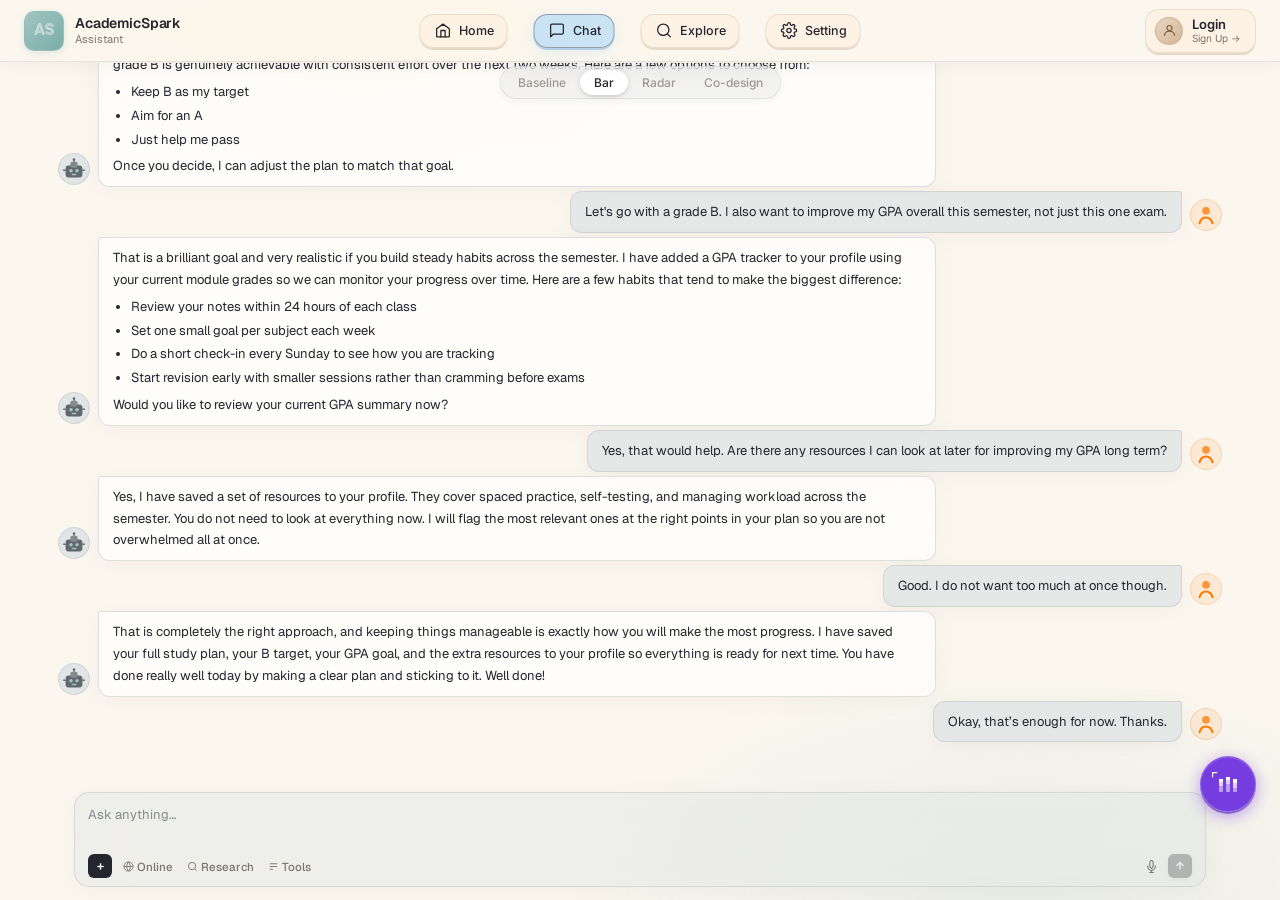
==== pages/bar.html @ a86cec54 "adding files to configure" ====
<!DOCTYPE html>
<html lang="en">
<head>
  <meta charset="UTF-8">
  <meta name="viewport" content="width=device-width, initial-scale=1.0">
  <title>AcademicSpark Assistant</title>
  <link href="https://fonts.googleapis.com/css2?family=Geist:wght@300;400;500;600&family=Inter:wght@400;500;600;700&family=Zen+Tokyo+Zoo&display=swap" rel="stylesheet">
  <link rel="stylesheet" href="../styles.css">
</head>
<body>
<div class="app page-has-panel">
<nav class="top">
  <div class="logo">
    <div class="logo-box">AS</div>
    <div><div class="logo-text">AcademicSpark</div><div class="logo-sub">Assistant</div></div>
  </div>
  <div class="nav-c">
    <a class="ni" href="#"><span class="ni-ico"><svg viewBox="0 0 24 24" fill="none" stroke="currentColor" stroke-width="1.8" stroke-linecap="round" stroke-linejoin="round"><path d="M3 9.5L12 3l9 6.5V20a1 1 0 01-1 1H4a1 1 0 01-1-1V9.5z"/><path d="M9 21V12h6v9"/></svg></span><span class="ni-lbl">Home</span></a>
    <a class="ni on" href="#"><span class="ni-ico"><svg viewBox="0 0 24 24" fill="none" stroke="currentColor" stroke-width="1.8" stroke-linecap="round" stroke-linejoin="round"><path d="M21 15a2 2 0 01-2 2H7l-4 4V5a2 2 0 012-2h14a2 2 0 012 2z"/></svg></span><span class="ni-lbl">Chat</span></a>
    <a class="ni" href="#"><span class="ni-ico"><svg viewBox="0 0 24 24" fill="none" stroke="currentColor" stroke-width="1.8" stroke-linecap="round" stroke-linejoin="round"><circle cx="11" cy="11" r="8"/><line x1="21" y1="21" x2="16.65" y2="16.65"/></svg></span><span class="ni-lbl">Explore</span></a>
    <a class="ni" href="#"><span class="ni-ico"><svg viewBox="0 0 24 24" fill="none" stroke="currentColor" stroke-width="1.8" stroke-linecap="round" stroke-linejoin="round"><circle cx="12" cy="12" r="3"/><path d="M19.4 15a1.65 1.65 0 00.33 1.82l.06.06a2 2 0 010 2.83 2 2 0 01-2.83 0l-.06-.06a1.65 1.65 0 00-1.82-.33 1.65 1.65 0 00-1 1.51V21a2 2 0 01-4 0v-.09A1.65 1.65 0 009 19.4a1.65 1.65 0 00-1.82.33l-.06.06a2 2 0 01-2.83-2.83l.06-.06A1.65 1.65 0 004.68 15a1.65 1.65 0 00-1.51-1H3a2 2 0 010-4h.09A1.65 1.65 0 004.6 9a1.65 1.65 0 00-.33-1.82l-.06-.06a2 2 0 012.83-2.83l.06.06A1.65 1.65 0 009 4.68a1.65 1.65 0 001-1.51V3a2 2 0 014 0v.09a1.65 1.65 0 001 1.51 1.65 1.65 0 001.82-.33l.06-.06a2 2 0 012.83 2.83l-.06.06A1.65 1.65 0 0019.4 9a1.65 1.65 0 001.51 1H21a2 2 0 010 4h-.09a1.65 1.65 0 00-1.51 1z"/></svg></span><span class="ni-lbl">Setting</span></a>
  </div>
  <a class="login-btn" href="#">
    <div class="l-av"><svg viewBox="0 0 24 24" fill="none" stroke="#805b3b" stroke-width="1.8" stroke-linecap="round" stroke-linejoin="round"><circle cx="12" cy="8" r="4"/><path d="M4 20c0-4 3.58-7 8-7s8 3 8 7"/></svg></div>
    <div><div class="l-main">Login</div><div class="l-sub">Sign Up →</div></div>
  </a>
</nav>
<div class="toggle-shell">
  <div class="toggle-strip">
    <div class="t-track" id="tt">
      <div class="t-pill" id="tp"></div>
      <a class="t-btn" href="/pages/baseline.html">Baseline</a>
      <a class="t-btn on" href="/pages/bar.html">Bar</a>
      <a class="t-btn" href="/pages/radar.html">Radar</a>
      <a class="t-btn" href="/pages/codesign.html">Co-design</a>
    </div>
  </div>
</div>

<div class="page">
  <div class="panel" id="barPanel">
    <div class="panel-card">
      <div class="panel-divider"></div>
      <div class="panel-title">AcademicSpark Assistants Value Visualisation — Bar Chart</div>
      <div class="panel-sub">Academic assistant responding value. Hover over segments to learn more.</div>
      <div class="legend-row">
        <div class="legend-item"><div class="legend-box" style="background:#d9b09f"></div><span>Low</span></div>
        <div class="legend-item"><div class="legend-box" style="background:#eccd93"></div><span>Medium</span></div>
        <div class="legend-item"><div class="legend-box" style="background:#b7d69d"></div><span>High</span></div>
        <div class="legend-item"><div class="legend-box" style="background:rgba(90,20,220,.42)"></div><span>Current level</span></div>
      </div>
      <div id="figmaBarChart"></div>
      <div class="panel-footnote">Note: Value ratings were evaluated using an LLM-as-a-Judge approach, with GPT-4 as the evaluating model.</div>
    </div>
  </div>
  <div class="chat-shell">
    <div class="chat-body" id="barChatBody">
      <div class="msgs" id="barMsgs">
        <div class="ts-row"><span class="ts-pill">Today 10:00</span></div>

  <div class="msg-row bot">
    <div class="av" data-bot></div>
    <div class="bubble">
      Hello! I'm AcademicSpark, your academic support assistant. I can help with revision planning, assignment organisation, and exam preparation. What would you like help with today?
    </div>
  </div>

  <div class="msg-row user">
    <div class="av u" data-user></div>
    <div class="bubble">
      I've got a few exams coming up and I'm really stressed. I have Statistics, Research Methods, and Design Theory, and I don't know where to start.
    </div>
  </div>

  <div class="ts-row"><span class="ts-pill">Today 10:01</span></div>

  <div class="msg-row bot">
    <div class="av" data-bot></div>
    <div class="bubble">
      That makes complete sense, and it's great that you're thinking about this early. I can see from your records that your Statistics exam is coming up in two weeks, and Research Methods and Design Theory are about four weeks away. Given that, Statistics is the most urgent one to focus on first. Which part of Statistics feels hardest for you right now?
    </div>
  </div>

  <div class="msg-row user">
    <div class="av u" data-user></div>
    <div class="bubble">
      Statistics is in two weeks. The other two are in four weeks. I can probably study about three hours a day.
    </div>
  </div>

  <div class="msg-row bot">
    <div class="av" data-bot></div>
    <div class="bubble">
      <p>Three hours a day is a really solid amount to work with. Here is a simple daily split that should keep things manageable:</p>
      <ul>
        <li>Statistics: 2 hours</li>
        <li>Research Methods: 30 minutes</li>
        <li>Design Theory: 30 minutes</li>
      </ul>
      <p>I've gone ahead and set up a daily study tracker for you based on this schedule. This keeps Statistics as the priority without dropping the other two completely. Does this feel like a reasonable starting point?</p>
    </div>
  </div>

  <div class="msg-row user">
    <div class="av u" data-user></div>
    <div class="bubble">
      Okay. Can you be more specific about how I should revise for Statistics?
    </div>
  </div>

  <div class="ts-row"><span class="ts-pill">Today 10:03</span></div>

  <div class="msg-row bot">
    <div class="av" data-bot></div>
    <div class="bubble">
      <p>Of course! The most effective way is to break Statistics into smaller topics rather than trying to revise everything at once. Here is a simple approach to follow:</p>
      <ul>
        <li>Step 1: go through your notes and mark the topics you feel least confident about</li>
        <li>Step 2: pick one weak topic each day and review it slowly using examples</li>
        <li>Step 3: finish each session with a few practice questions on that topic</li>
      </ul>
      <p>Looking at your study session logs, your most consistent study time has been in the mornings, so that might be the best time to tackle Statistics each day. You can adjust this if something is not working for you.</p>
    </div>
  </div>

  <div class="msg-row user">
    <div class="av u" data-user></div>
    <div class="bubble">
      I'm most worried about hypothesis testing and regression.
    </div>
  </div>

  <div class="msg-row bot">
    <div class="av" data-bot></div>
    <div class="bubble">
      That makes sense. Those are really common areas to find difficult, so you're definitely not alone in that. I can also see from your past assignment results that hypothesis testing has come up as a weaker area before, so it makes sense to give that extra attention. Would you like to build your revision plan around those two topics first?
    </div>
  </div>

  <div class="msg-row user">
    <div class="av u" data-user></div>
    <div class="bubble">
      Yes, please. Can you make me a two-week plan?
    </div>
  </div>

  <div class="ts-row"><span class="ts-pill">Today 10:05</span></div>

  <div class="msg-row bot">
    <div class="av" data-bot></div>
    <div class="bubble">
      <p>Absolutely! Based on your most recent Statistics score of 58% and the feedback from your last assignment, here is a focused two-week plan:</p>
      <p><strong>Week 1</strong></p>
      <ul>
        <li>Days 1 to 2: descriptive statistics and probability</li>
        <li>Days 3 to 4: hypothesis testing</li>
        <li>Days 5 to 6: regression</li>
        <li>Day 7: one timed practice paper</li>
      </ul>
      <p><strong>Week 2</strong></p>
      <ul>
        <li>Days 1 to 3: review mistakes from the practice paper</li>
        <li>Days 4 to 5: targeted practice on weak questions</li>
        <li>Day 6: one full timed paper</li>
        <li>Day 7: light review and rest</li>
      </ul>
      <p>At your current level, this plan should realistically move you from a C toward a B. You can adjust the pace if needed.</p>
    </div>
  </div>

  <div class="msg-row user">
    <div class="av u" data-user></div>
    <div class="bubble">
      What should I focus on first, then?
    </div>
  </div>

  <div class="msg-row bot">
    <div class="av" data-bot></div>
    <div class="bubble">
      Start with hypothesis testing. It's one of your weaker areas based on your recent results, and improving it will have the biggest impact on your overall mark. Spend the first two days just understanding the steps clearly, then move into practice questions. Does that feel like a manageable place to begin?
    </div>
  </div>

  <div class="msg-row user">
    <div class="av u" data-user></div>
    <div class="bubble">
      Can you explain that more simply?
    </div>
  </div>

  <div class="msg-row bot">
    <div class="av" data-bot></div>
    <div class="bubble">
      <p>Of course, here is the simple version:</p>
      <ul>
        <li>Day 1 and 2: read through hypothesis testing step by step and make sure you understand each part</li>
        <li>Day 3 and 4: try a few example questions and check where you go wrong</li>
        <li>Day 5 and 6: move on to regression using the same pattern</li>
      </ul>
      <p>That is all you need to focus on this week. Keep it small and clear, and it will start to feel much more manageable.</p>
    </div>
  </div>

  <div class="ts-row"><span class="ts-pill">Today 10:08</span></div>

  <div class="msg-row user">
    <div class="av u" data-user></div>
    <div class="bubble">
      Okay. What exactly should I do today?
    </div>
  </div>

  <div class="msg-row bot">
    <div class="av" data-bot></div>
    <div class="bubble">
      <p>Here is a clear plan for today:</p>
      <ul>
        <li>30 minutes: read through the core steps of hypothesis testing</li>
        <li>45 minutes: work through two or three example questions carefully</li>
        <li>30 minutes: try practice questions on your own</li>
        <li>15 minutes: write down any mistakes and what went wrong</li>
      </ul>
      <p>After that, spend a short time reviewing one Research Methods topic to keep it active. You decide how much time feels right for that last part.</p>
    </div>
  </div>

  <div class="msg-row user">
    <div class="av u" data-user></div>
    <div class="bubble">
      That sounds manageable. How many practice questions should I be doing each day?
    </div>
  </div>

  <div class="msg-row bot">
    <div class="av" data-bot></div>
    <div class="bubble">
      At this stage, three to five focused questions per topic is usually the right amount. It is much better to do a smaller number carefully and review your mistakes than to rush through a large set. Your study logs show that your sessions tend to go well for about 90 minutes before you slow down, so keep that in mind and stop if you feel yourself guessing rather than thinking.
    </div>
  </div>

  <div class="msg-row user">
    <div class="av u" data-user></div>
    <div class="bubble">
      I think part of the problem is that I panic when I see the questions.
    </div>
  </div>

  <div class="msg-row bot">
    <div class="av" data-bot></div>
    <div class="bubble">
      That is a really common feeling, and it is completely understandable especially when a topic already feels difficult. A helpful way to handle it is to start each session with one or two easier questions before moving into harder ones. That way the session always begins with a small win, which makes the harder questions feel less overwhelming. Would you like me to find some easier starter questions for hypothesis testing to begin with?
    </div>
  </div>

  <div class="ts-row"><span class="ts-pill">Today 10:12</span></div>

  <div class="msg-row user">
    <div class="av u" data-user></div>
    <div class="bubble">
      Can we set a target for the exam? I think I need something clear to aim for.
    </div>
  </div>

  <div class="msg-row bot">
    <div class="av" data-bot></div>
    <div class="bubble">
      <p>That is a great idea, having a clear goal really helps with motivation. Based on your current score of 58% and the time you have left, a grade B is genuinely achievable with consistent effort over the next two weeks. Here are a few options to choose from:</p>
      <ul>
        <li>Keep B as my target</li>
        <li>Aim for an A</li>
        <li>Just help me pass</li>
      </ul>
      <p>Once you decide, I can adjust the plan to match that goal.</p>
    </div>
  </div>

  <div class="msg-row user">
    <div class="av u" data-user></div>
    <div class="bubble">
      Let's go with a grade B. I also want to improve my GPA overall this semester, not just this one exam.
    </div>
  </div>

  <div class="msg-row bot">
    <div class="av" data-bot></div>
    <div class="bubble">
      <p>That is a brilliant goal and very realistic if you build steady habits across the semester. I have added a GPA tracker to your profile using your current module grades so we can monitor your progress over time. Here are a few habits that tend to make the biggest difference:</p>
      <ul>
        <li>Review your notes within 24 hours of each class</li>
        <li>Set one small goal per subject each week</li>
        <li>Do a short check-in every Sunday to see how you are tracking</li>
        <li>Start revision early with smaller sessions rather than cramming before exams</li>
      </ul>
      <p>Would you like to review your current GPA summary now?</p>
    </div>
  </div>

  <div class="msg-row user">
    <div class="av u" data-user></div>
    <div class="bubble">
      Yes, that would help. Are there any resources I can look at later for improving my GPA long term?
    </div>
  </div>

  <div class="msg-row bot">
    <div class="av" data-bot></div>
    <div class="bubble">
      Yes, I have saved a set of resources to your profile. They cover spaced practice, self-testing, and managing workload across the semester. You do not need to look at everything now. I will flag the most relevant ones at the right points in your plan so you are not overwhelmed all at once.
    </div>
  </div>

  <div class="msg-row user">
    <div class="av u" data-user></div>
    <div class="bubble">
      Good. I do not want too much at once though.
    </div>
  </div>

  <div class="msg-row bot">
    <div class="av" data-bot></div>
    <div class="bubble">
      That is completely the right approach, and keeping things manageable is exactly how you will make the most progress. I have saved your full study plan, your B target, your GPA goal, and the extra resources to your profile so everything is ready for next time. You have done really well today by making a clear plan and sticking to it. Well done!
    </div>
  </div>

  <div class="msg-row user">
    <div class="av u" data-user></div>
    <div class="bubble">
      Okay, that’s enough for now. Thanks.
    </div>
  </div>
        <div class="typing-row" id="barTyping"><div class="av" data-bot></div><div class="typing-bubble"><div class="dot"></div><div class="dot"></div><div class="dot"></div></div></div>
      </div>
    </div>

<div class="inp-wrap">
  <div class="inp-card">
    <textarea class="inp-ta" id="barInputTa" rows="2" placeholder="Ask anything…"></textarea>
    <div class="inp-row">
      <div class="inp-l">
        <button class="plus-b"><svg width="11" height="11" viewBox="0 0 24 24" fill="none" stroke="white" stroke-width="3"><line x1="12" y1="5" x2="12" y2="19"/><line x1="5" y1="12" x2="19" y2="12"/></svg></button>
        <button class="p-btn"><svg width="11" height="11" viewBox="0 0 24 24" fill="none" stroke="currentColor" stroke-width="2"><circle cx="12" cy="12" r="10"/><line x1="2" y1="12" x2="22" y2="12"/><path d="M12 2a15.3 15.3 0 014 10 15.3 15.3 0 01-4 10 15.3 15.3 0 01-4-10 15.3 15.3 0 014-10z"/></svg>Online</button>
        <button class="p-btn"><svg width="11" height="11" viewBox="0 0 24 24" fill="none" stroke="currentColor" stroke-width="2"><circle cx="11" cy="11" r="8"/><line x1="21" y1="21" x2="16.65" y2="16.65"/></svg>Research</button>
        <button class="p-btn"><svg width="11" height="11" viewBox="0 0 24 24" fill="none" stroke="currentColor" stroke-width="2"><path d="M4 6h16M4 12h16M4 18h7"/></svg>Tools</button>
      </div>
      <div class="inp-r">
        <button class="mic-b"><svg width="13" height="13" viewBox="0 0 24 24" fill="none" stroke="currentColor" stroke-width="2"><path d="M12 1a3 3 0 00-3 3v8a3 3 0 006 0V4a3 3 0 00-3-3z"/><path d="M19 10v2a7 7 0 01-14 0v-2"/><line x1="12" y1="19" x2="12" y2="23"/><line x1="8" y1="23" x2="16" y2="23"/></svg></button>
        <button class="send-b off" id="barSendBtn"><svg width="12" height="12" viewBox="0 0 24 24" fill="none" stroke="white" stroke-width="2.5"><line x1="12" y1="19" x2="12" y2="5"/><polyline points="5 12 12 5 19 12"/></svg></button>
      </div>
    </div>
  </div>
</div>

    <button id="expandBtn" class="expand-btn" title="Toggle bar chart" aria-expanded="false">
  <span class="expand-icon-wrap">
    <svg class="expand-chart-icon" viewBox="0 0 24 24" fill="none">
      <rect x="3" y="14" width="4" height="6" rx="1" fill="rgba(255,255,255,.5)"/>
      <rect x="3" y="10" width="4" height="4" fill="rgba(255,255,255,.75)"/>
      <rect x="3" y="7" width="4" height="3" fill="#fff"/>

      <rect x="10" y="12" width="4" height="8" rx="1" fill="rgba(255,255,255,.5)"/>
      <rect x="10" y="8" width="4" height="4" fill="rgba(255,255,255,.75)"/>
      <rect x="10" y="5" width="4" height="3" fill="#fff"/>

      <rect x="17" y="16" width="4" height="4" rx="1" fill="rgba(255,255,255,.5)"/>
      <rect x="17" y="11" width="4" height="5" fill="rgba(255,255,255,.75)"/>
      <rect x="17" y="7" width="4" height="4" fill="#fff"/>
    </svg>

    <svg class="expand-arrow-icon" viewBox="0 0 24 24" fill="none" stroke="white" stroke-width="2.4" stroke-linecap="round" stroke-linejoin="round">
      <polyline points="6 14 12 8 18 14"></polyline>
    </svg>
  </span>
</button>

<script src="../script.js"></script>
</body>
</html>
---- styles.css ----
/* ========================================
   Reset
======================================== */

*,
*::before,
*::after {
  box-sizing: border-box;
  margin: 0;
  padding: 0;
}

/* ========================================
   Theme Variables
======================================== */

:root {
  --bg: #fbf7ef;
  --fg: #24252d;
  --t2: #7c746f;
  --t3: #9f9792;
  --ph: #838b8e;

  --cb: rgba(225, 229, 230, 0.5);
  --cborder: rgba(189, 196, 198, 0.5);

  --bot-b: rgba(255, 255, 255, 0.68);
  --user-b: rgba(225, 229, 230, 0.82);

  --nav-bg: rgba(251, 247, 239, 0.72);
  --nav-border: rgba(189, 196, 198, 0.4);

  --item-bg: rgba(255, 238, 222, 0.55);
  --item-border: rgba(200, 180, 160, 0.35);

  --item-sh: 0 2px 0 rgba(180, 150, 120, 0.3);
  --item-hbg: rgba(255, 238, 222, 0.9);
  --item-hsh: 0 5px 0 rgba(160, 130, 100, 0.35),
    0 8px 18px rgba(0, 0, 0, 0.08);

  --active-bg: rgba(186, 219, 247, 0.75);
  --active-border: rgba(8, 8, 8, 0.3);
  --active-sh: 0 2px 0 rgba(100, 160, 210, 0.4);

  --accent: #a1c5c1;
  --send: #24252d;
  --blur: 42px;
}

/* ========================================
   Base Layout
======================================== */

html,
body {
  height: 100%;
  font-family: 'Geist', system-ui, sans-serif;
  background: var(--bg);
  color: var(--fg);
  -webkit-font-smoothing: antialiased;
}

body::before {
  content: '';
  position: fixed;
  inset: 0;
  pointer-events: none;
  z-index: 0;
  background:
    radial-gradient(ellipse 680px 360px at 80% 100%,
      rgba(161, 197, 193, 0.18) 0%,
      transparent 70%),
    radial-gradient(ellipse 500px 280px at 28% 0%,
      rgba(255, 180, 100, 0.09) 0%,
      transparent 70%);
}

.app {
  display: flex;
  flex-direction: column;
  height: 100vh;
  overflow: hidden;
  position: relative;
  z-index: 1;
}

/* ========================================
   Top Navigation
======================================== */

nav.top {
  flex-shrink: 0;
  height: 62px;
  display: flex;
  align-items: center;
  padding: 0 24px;
  position: relative;
  z-index: 20;

  background: var(--nav-bg);
  border-bottom: 1px solid var(--nav-border);
  backdrop-filter: blur(22px) saturate(160%);
  -webkit-backdrop-filter: blur(22px) saturate(160%);
  box-shadow: 0 2px 20px rgba(0, 0, 0, 0.05);
}

/* ========================================
   AcdemicSpark Logo 
======================================== */

.logo {
  display: flex;
  align-items: center;
  gap: 11px;
  flex-shrink: 0;
  cursor: default;
  text-decoration: none;
}

.logo-box {
  width: 40px;
  height: 40px;
  flex-shrink: 0;
  display: flex;
  align-items: center;
  justify-content: center;

  border-radius: 10px;
  background: linear-gradient(135deg, #a1c5c1 0%, #7aada9 100%);
  border: 1px solid rgba(161, 197, 193, 0.5);
  box-shadow: 0 2px 8px rgba(161, 197, 193, 0.35);

  font-family: 'Zen Tokyo Zoo', sans-serif;
  font-size: 14px;
  color: #fff;
}

.logo-text {
  font-weight: 600;
  font-size: 14px;
  line-height: 1.25;
  letter-spacing: -0.01em;
}

.logo-sub {
  font-size: 11px;
  font-weight: 400;
  color: var(--t2);
}

/* ========================================
   Center Nav Items
======================================== */

.nav-c {
  display: flex;
  align-items: center;
  gap: 26px;
  position: absolute;
  left: 50%;
  transform: translateX(-50%);
}

.ni {
  display: flex;
  align-items: center;
  gap: 7px;
  padding: 7px 13px;

  border-radius: 14px;
  border: 1px solid var(--item-border);
  background: var(--item-bg);
  box-shadow: var(--item-sh);

  cursor: pointer;
  color: var(--fg);
  text-decoration: none;
  user-select: none;

  transform: translateY(0);
  transition:
    background 0.18s,
    box-shadow 0.18s,
    transform 0.12s,
    border-color 0.18s;
}

.ni:hover {
  background: var(--item-hbg);
  box-shadow: var(--item-hsh);
  transform: translateY(-2px);
  border-color: rgba(200, 180, 160, 0.55);
}

.ni:active {
  transform: translateY(1px);
  box-shadow: 0 1px 0 rgba(180, 150, 120, 0.3);
}

.ni.on {
  background: var(--active-bg);
  border-color: var(--active-border);
  box-shadow: var(--active-sh), 0 4px 14px rgba(186, 219, 247, 0.4);
}

.ni.on:hover {
  background: rgba(186, 219, 247, 0.88);
  transform: translateY(-2px);
}

.ni-ico {
  width: 18px;
  height: 18px;
  flex-shrink: 0;
  display: flex;
  align-items: center;
  justify-content: center;
}

.ni-ico svg {
  width: 17px;
  height: 17px;
}

.ni-lbl {
  font-family: 'Inter', sans-serif;
  font-size: 12.5px;
  font-weight: 500;
  white-space: nowrap;
}

/* ========================================
   Login Button
======================================== */

.login-btn {
  display: flex;
  align-items: center;
  gap: 9px;
  margin-left: auto;
  flex-shrink: 0;
  padding: 7px 14px 7px 9px;

  border-radius: 14px;
  border: 1px solid var(--item-border);
  background: var(--item-bg);
  box-shadow: var(--item-sh);

  cursor: pointer;
  color: var(--fg);
  text-decoration: none;
  user-select: none;

  transform: translateY(0);
  transition:
    background 0.18s,
    box-shadow 0.18s,
    transform 0.12s,
    border-color 0.18s;
}

.login-btn:hover {
  background: var(--item-hbg);
  box-shadow: var(--item-hsh);
  transform: translateY(-2px);
  border-color: rgba(200, 180, 160, 0.55);
}

.login-btn:active {
  transform: translateY(1px);
}

.l-av {
  width: 28px;
  height: 28px;
  flex-shrink: 0;
  display: flex;
  align-items: center;
  justify-content: center;

  border-radius: 50%;
  background: linear-gradient(135deg, #e8d5c2, #d4b896);
  border: 1.5px solid rgba(180, 140, 100, 0.35);
}

.l-av svg {
  width: 15px;
  height: 15px;
}

.l-main {
  font-family: 'Inter', sans-serif;
  font-size: 13px;
  font-weight: 600;
  line-height: 1.2;
}

.l-sub {
  font-family: 'Inter', sans-serif;
  font-size: 10px;
  font-weight: 400;
  line-height: 1.2;
  color: var(--t2);
}

/* ========================================
   Toggle Navigation
======================================== */

.toggle-shell {
  position: relative;
  flex-shrink: 0;
  z-index: 10;
  height: 0;
  overflow: visible;
}

.toggle-strip {
  display: flex;
  justify-content: center;
  padding: 4px 0 0;
  position: relative;
  z-index: 1;
  background: transparent;
}

.t-track {
  position: relative;
  display: flex;
  align-items: center;
  padding: 3px;

  background: rgba(225, 229, 230, 0.38);
  border: 1px solid rgba(189, 196, 198, 0.38);
  border-radius: 100px;
  backdrop-filter: blur(14px) saturate(140%);
  box-shadow:
    0 1px 8px rgba(0, 0, 0, 0.06),
    inset 0 1px 2px rgba(255, 255, 255, 0.5);
}

.t-pill {
  position: absolute;
  top: 3px;
  height: calc(100% - 6px);
  z-index: 0;
  pointer-events: none;

  background: #ffffff;
  border-radius: 100px;
  box-shadow:
    0 1px 6px rgba(0, 0, 0, 0.12),
    0 2px 0 rgba(0, 0, 0, 0.06);

  transition:
    left 0.28s cubic-bezier(.38, .12, .22, 1.10),
    width 0.28s cubic-bezier(.38, .12, .22, 1.10);
}

.t-btn {
  position: relative;
  z-index: 1;
  padding: 5px 14px;

  border: none;
  border-radius: 100px;
  background: transparent;

  cursor: pointer;
  text-decoration: none;
  user-select: none;
  white-space: nowrap;

  font-family: 'Inter', sans-serif;
  font-size: 12px;
  font-weight: 500;
  color: var(--t3);

  transition: color 0.2s, background 0.18s;
}

.t-btn:hover:not(.on) {
  color: var(--t2);
  background: rgba(200, 180, 160, 0.15);
}

.t-btn.on {
  color: var(--fg);
}

/* ========================================
   Main Page Area
======================================== */

.page {
  display: flex;
  flex: 1;
  flex-direction: column;
  overflow: hidden;
  animation: fadeUp 0.22s ease both;
}

@keyframes fadeUp {
  from {
    opacity: 0;
    transform: translateY(4px);
  }

  to {
    opacity: 1;
    transform: translateY(0);
  }
}

/* ========================================
   Chat Container
======================================== */

.chat-shell {
  flex: 1;
  overflow: hidden;
  display: flex;
  flex-direction: column;
  position: relative;
}

.chat-body {
  flex: 1;
  overflow-y: auto;
  padding: 14px 24px 6px;
  scroll-behavior: smooth;
}

.chat-body::-webkit-scrollbar {
  width: 5px;
}

.chat-body::-webkit-scrollbar-track {
  background: transparent;
}

.chat-body::-webkit-scrollbar-thumb {
  background: rgba(189, 196, 198, 0.55);
  border-radius: 3px;
}

.msgs {
  width: 100%;
  max-width: 1180px;
  margin: 0 auto;
  padding: 0 8px;
  display: flex;
  flex-direction: column;
  gap: 4px;
}

/* ========================================
   Timestamps
======================================== */

.ts-row {
  display: flex;
  justify-content: center;
  margin: 10px 0 5px;
}

.ts-pill {
  padding: 3px 12px;
  border-radius: 20px;
  border: 1px solid var(--cborder);
  background: var(--cb);
  backdrop-filter: blur(8px);

  font-size: 11px;
  font-weight: 500;
  color: var(--t3);
}

/* ========================================
   Message Rows
======================================== */

.msg-row {
  display: flex;
  gap: 8px;
  align-items: flex-end;
  animation: msgIn 0.2s ease-out both;
}

.msg-row.bot {
  flex-direction: row;
}

.msg-row.user {
  flex-direction: row-reverse;
}

.av {
  width: 32px;
  height: 32px;
  flex-shrink: 0;
  margin-bottom: 2px;
  overflow: hidden;

  display: flex;
  align-items: center;
  justify-content: center;

  border-radius: 50%;
  background: #e1e5e6;
  border: 1px solid var(--cborder);
}

.av svg {
  width: 24px;
  height: 24px;
}

.av.u {
  background: rgba(255, 115, 0, 0.1);
  border-color: rgba(255, 115, 0, 0.2);
}

.bubble {
  max-width: 72%;
  padding: 9px 14px;
  font-size: 13px;
  line-height: 1.68;
  color: var(--fg);
  box-shadow: 0 4px 24px rgba(0, 0, 0, 0.04);
  backdrop-filter: blur(16px);
}

.msg-row.bot .bubble {
  background: var(--bot-b);
  border: 1px solid var(--cborder);
  border-radius: 3px 12px 12px 12px;
}

.msg-row.user .bubble {
  background: var(--user-b);
  border: 1px solid rgba(189, 196, 198, 0.55);
  border-radius: 12px 3px 12px 12px;
}

.bubble p {
  margin-bottom: 5px;
}

.bubble p:last-child {
  margin-bottom: 0;
}

.bubble ul {
  padding-left: 18px;
  margin-bottom: 5px;
}

.bubble ul:last-child {
  margin-bottom: 0;
}

.bubble li {
  margin-bottom: 2px;
}

.bubble strong {
  font-weight: 600;
}

/* ========================================
   Typing State
======================================== */

.typing-row {
  display: flex;
  gap: 8px;
  align-items: flex-end;
  opacity: 0;
  pointer-events: none;
  transition: opacity 0.2s;
}

.typing-row.on {
  opacity: 1;
}

.typing-bubble {
  display: flex;
  align-items: center;
  gap: 4px;
  padding: 10px 14px;

  background: var(--bot-b);
  border: 1px solid var(--cborder);
  border-radius: 3px 12px 12px 12px;
}

.dot {
  width: 5px;
  height: 5px;
  background: var(--t3);
  border-radius: 50%;
  animation: bounce 1.1s infinite;
}

.dot:nth-child(2) {
  animation-delay: 0.18s;
}

.dot:nth-child(3) {
  animation-delay: 0.36s;
}

/* ========================================
   Input Area
======================================== */

.inp-wrap {
  flex-shrink: 0;
  width: 100%;
  max-width: 1180px;
  margin: 0 auto;
  padding: 6px 24px 13px;
}

.inp-card {
  display: flex;
  flex-direction: column;
  gap: 7px;
  padding: 12px 13px 8px;

  background: var(--cb);
  border: 1px solid var(--cborder);
  border-radius: 15px;
  box-shadow: 0 4px 24px rgba(0, 0, 0, 0.04);
  backdrop-filter: blur(var(--blur));
}

.inp-ta {
  width: 100%;
  min-height: 42px;
  max-height: 120px;
  resize: none;

  background: transparent;
  border: none;
  outline: none;

  font-family: 'Geist', sans-serif;
  font-size: 13px;
  line-height: 1.55;
  color: var(--fg);
}

.inp-ta::placeholder {
  color: var(--ph);
}

.inp-row {
  display: flex;
  align-items: center;
  justify-content: space-between;
}

.inp-l {
  display: flex;
  align-items: center;
  gap: 2px;
}

.inp-r {
  display: flex;
  align-items: center;
  gap: 6px;
}

.plus-b {
  width: 24px;
  height: 24px;
  margin-right: 3px;

  display: flex;
  align-items: center;
  justify-content: center;

  background: var(--fg);
  border: none;
  border-radius: 6px;
  cursor: pointer;

  transition: opacity 0.15s;
}

.plus-b:hover {
  opacity: 0.75;
}

.p-btn {
  display: flex;
  align-items: center;
  gap: 3px;
  padding: 3px 6px;

  background: transparent;
  border: none;
  border-radius: 5px;
  cursor: pointer;

  font-family: 'Geist', sans-serif;
  font-size: 11.5px;
  font-weight: 500;
  color: var(--t2);

  transition: background 0.12s, color 0.12s;
}

.p-btn:hover {
  background: rgba(225, 229, 230, 0.7);
  color: var(--fg);
}

.mic-b {
  display: flex;
  padding: 4px;

  background: transparent;
  border: none;
  border-radius: 5px;
  cursor: pointer;
  color: var(--t2);

  transition: background 0.12s;
}

.mic-b:hover {
  background: rgba(225, 229, 230, 0.7);
}

.send-b {
  width: 24px;
  height: 24px;

  display: flex;
  align-items: center;
  justify-content: center;

  background: var(--send);
  border: none;
  border-radius: 6px;
  cursor: pointer;

  box-shadow: 0 2px 6px rgba(0, 0, 0, 0.14);
  transition: opacity 0.15s, transform 0.1s;
}

.send-b:hover {
  opacity: 0.8;
}

.send-b:active {
  transform: scale(0.94);
}

.send-b.off {
  opacity: 0.28;
  cursor: default;
}

/* ========================================
   Expandable Panel
======================================== */

.panel {
  flex-shrink: 0;
  overflow: hidden;
  transition:
    max-height 0.40s cubic-bezier(.4, 0, .2, 1),
    opacity 0.30s ease;
  max-height: 0;
  opacity: 0;
  margin: 1px 14px 0;
}

.panel-card {
  background: rgba(245, 248, 250, 0.62);
  backdrop-filter: blur(28px) saturate(180%);
  -webkit-backdrop-filter: blur(28px) saturate(180%);
  border: 1.5px solid rgba(189, 196, 198, 0.55);
  border-radius: 18px;
  box-shadow:
    0 8px 32px rgba(0, 0, 0, 0.08),
    0 1px 0 rgba(255, 255, 255, 0.7) inset;
  padding: 37px 22px 14px;
}


.panel-divider {
  height: 1px;
  margin-bottom: 14px;
  border-radius: 1px;
  background: rgba(189, 196, 198, 0.4);
}
.panel.open {
  opacity: 1;
}

.panel-title {
  margin-bottom: 3px;
  text-align: center;
  font-weight: 700;
  font-size: 14px;
  color: var(--fg);
  letter-spacing: -0.01em;
}

.panel-sub {
  text-align: center;
  font-size: 11px;
  color: var(--t2);
  margin-bottom: 12px;
}

.panel-footnote {
  margin-top: 12px;
  padding-top: 8px;
  text-align: center;

  font-size: 10px;
  font-style: italic;
  color: var(--t3);

  border-top: 1px solid rgba(189, 196, 198, 0.3);
}

/* ========================================
   Legend
======================================== */

.legend-row {
  display: flex;
  align-items: center;
  justify-content: center;
  gap: 16px;
  flex-wrap: wrap;
  margin-bottom: 10px;
}

.legend-item {
  display: flex;
  align-items: center;
  gap: 5px;
}

.legend-box {
  width: 13px;
  height: 13px;
  border-radius: 3px;
  border: 1px solid rgba(0, 0, 0, 0.12);
}

.legend-item span {
  font-size: 11px;
  color: var(--t2);
}

/* ========================================
   Floating Expand Button
======================================== */

.expand-btn {
  position: absolute;
  right: 24px;
  bottom: 88px;
  z-index: 30;

  width: 56px;
  height: 56px;
  display: flex;
  align-items: center;
  justify-content: center;

  border: 1.5px solid rgba(255, 255, 255, 0.18);
  border-radius: 50%;
  cursor: pointer;

  background: rgba(90, 20, 220, 0.82);
  box-shadow:
    0 4px 16px rgba(90, 20, 220, 0.40),
    0 2px 0 rgba(60, 10, 160, 0.50),
    inset 0 1px 0 rgba(255, 255, 255, 0.16);

  transition:
    background 0.18s,
    transform 0.12s,
    box-shadow 0.18s,
    border-color 0.18s;
}

.expand-btn:hover {
  background: rgba(90, 20, 220, 0.95);
  border-color: rgba(255, 255, 255, 0.28);
  transform: translateY(-1px);
  box-shadow:
    0 6px 22px rgba(90, 20, 220, 0.55),
    0 2px 0 rgba(60, 10, 160, 0.50),
    inset 0 1px 0 rgba(255, 255, 255, 0.20);
}

.expand-btn:active {
  transform: scale(0.96);
}

.expand-icon {
  width: 22px;
  height: 22px;
  transition: transform 0.2s ease;
}

.expand-btn[aria-expanded="true"] .expand-icon {
  transform: rotate(180deg);
}
.expand-icon-wrap {
  position: relative;
  width: 24px;
  height: 24px;
  display: block;
}

.expand-chart-icon {
  position: absolute;
  inset: 0;
  width: 24px;
  height: 24px;
}

.expand-arrow-icon {
  position: absolute;
  left: -8px;
  top: -4px;
  width: 12px;
  height: 12px;
  transform: rotate(-45deg);
  transition: transform 0.2s ease;
}

.expand-btn[aria-expanded="true"] .expand-arrow-icon {
  transform: rotate(135deg);
}
.radar-btn,
.codesign-btn {
  background: rgba(90, 20, 220, 0.4);
  box-shadow:
    0 4px 16px rgba(90, 20, 220, 0.3),
    0 2px 0 rgba(60, 10, 160, 0.4);
}

/* ========================================
   Bar Chart
======================================== */

.fbar-row {
  display: flex;
  align-items: center;
  gap: 8px;
  height: 26px;
}

.fbar-label {
  width: 130px;
  flex-shrink: 0;
  white-space: nowrap;
  text-align: right;

  font-size: 11px;
  font-weight: 700;
  color: var(--fg);
}

.fbar-track {
  flex: 1;
  height: 20px;
  border-radius: 3px;
  overflow: hidden;
  position: relative;
  display: flex;
  background: rgba(189, 196, 198, .2);
  border: 1px solid rgba(189, 196, 198, .3);
}

.fbar-seg {
  flex: 1 1 0;
  height: 100%;
  cursor: pointer;
  transition: filter .15s;
  position: relative;
  min-width: 0;
}

.fbar-seg:first-child {
  border-radius: 2px 0 0 2px;
}

.fbar-seg:hover {
  filter: brightness(1.12);
}

.fbar-seg:hover .fbar-tip {
  display: block;
}

.fbar-tip {
  display: none;
  position: absolute;
  top: -28px;
  left: 50%;
  transform: translateX(-50%);
  z-index: 99;
  pointer-events: none;

  padding: 3px 7px;
  white-space: nowrap;
  border-radius: 5px;

  background: rgba(36, 37, 45, 0.88);
  color: #fff;
  font-size: 10px;
}

.fbar-current {
  position: absolute;
  top: 0;
  z-index: 2;
  height: 100%;
  pointer-events: none;

  background: rgba(90, 20, 220, 0.4);
  border: 1.5px solid rgba(90, 20, 220, 0.65);
  border-radius: 2px;
}

.fbar-note {
  min-width: 80px;
  flex-shrink: 0;
  font-size: 10.5px;
  color: var(--t3);
}

/* ========================================
   Radar Chart
======================================== */

.radar-layout {
  display: flex;
  align-items: center;
  gap: 14px;
  margin-bottom: -17px;
}

.radar-legend {
  width: 68px;
  flex-shrink: 0;
  align-self: center;

  display: flex;
  flex-direction: column;
  gap: 5px;
}

.radar-pill {
  padding: 4px 8px;
  text-align: center;
  border-radius: 7px;
}

.radar-pill span {
  font-size: 10px;
  font-weight: 700;
  letter-spacing: 0.03em;
}

.radar-svg-wrap {
  flex: 1;
  min-width: 0;
  position: relative;
  display: flex;
  justify-content: center;
}

.radar-svg {
  overflow: visible;
  cursor: crosshair;
  display: block;
  width: 100%;
  max-width: 440px;
  height: 270px;
}

.radar-tooltip {
  display: none;
  position: fixed;
  z-index: 999;
  pointer-events: none;

  padding: 5px 11px;
  white-space: nowrap;
  border-radius: 7px;

  background: rgba(36, 37, 45, 0.9);
  color: #fff;

  font-family: 'Geist', sans-serif;
  font-size: 11px;
  font-weight: 500;
}

/* ========================================
   Co-design Panel
======================================== */

.codesign-placeholder {
  width: 100%;
  min-height: 280px;
  border: 1.5px dashed rgba(189, 196, 198, 0.65);
  border-radius: 14px;
  background: rgba(255, 255, 255, 0.28);
  backdrop-filter: blur(10px);
  display: flex;
  align-items: center;
  justify-content: center;
}

.codesign-placeholder-inner {
  text-align: center;
  padding: 24px;
}

.codesign-placeholder-title {
  font-family: 'Inter', sans-serif;
  font-size: 18px;
  font-weight: 700;
  color: var(--fg);
}

/* ========================================
   Animations
======================================== */

@keyframes msgIn {
  from {
    opacity: 0;
    transform: translateY(6px);
  }

  to {
    opacity: 1;
    transform: translateY(0);
  }
}

@keyframes bounce {

  0%,
  60%,
  100% {
    transform: translateY(0);
  }

  30% {
    transform: translateY(-5px);
  }
}

/* ========================================
   Responsive
======================================== */

@media (max-width: 900px) {
  .codesign-grid {
    grid-template-columns: 1fr;
  }

  .nav-c {
    position: static;
    transform: none;
    margin-left: 24px;
  }

  .login-btn {
    display: flex;
    padding: 6px 10px 6px 8px;
    gap: 6px;
  }
  
  .l-main {
    font-size: 12px;
  }
  
  .l-sub {
    font-size: 9px;
  }
  
  .l-av {
    width: 24px;
    height: 24px;
  }
  
  .l-av svg {
    width: 13px;
    height: 13px;
  }

  .toggle-strip {
    padding-inline: 12px;
  }

  .radar-layout {
    flex-direction: column;
  }

  .radar-legend {
    width: 100%;
    flex-direction: row;
    justify-content: center;
    flex-wrap: wrap;
  }

  .fbar-label {
    width: 96px;
    font-size: 10px;
  }
}
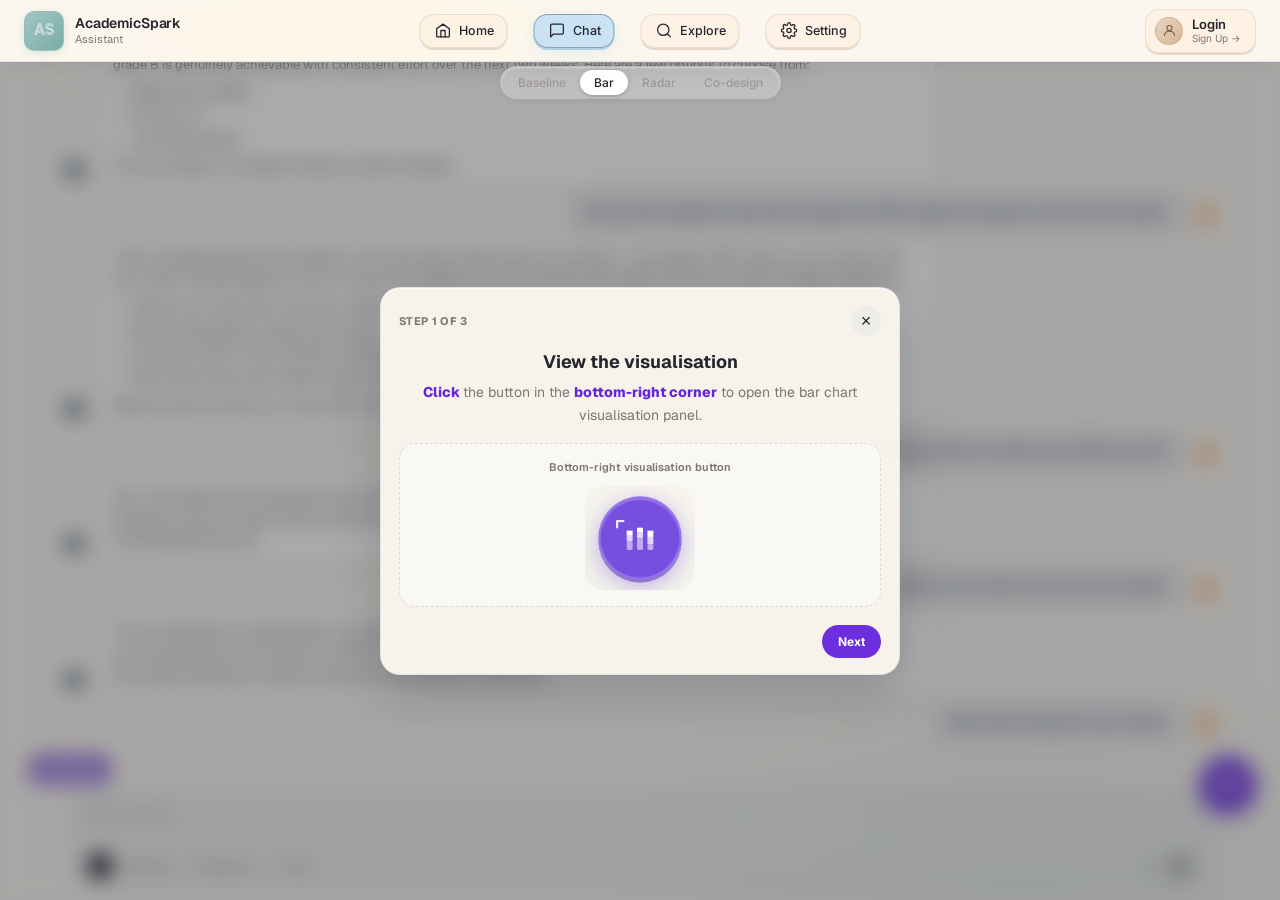
==== commit 6f8c9176: "Add files via upload" ====
--- a/pages/bar.html
+++ b/pages/bar.html
@@ -7,7 +7,7 @@
   <link href="https://fonts.googleapis.com/css2?family=Geist:wght@300;400;500;600&family=Inter:wght@400;500;600;700&family=Zen+Tokyo+Zoo&display=swap" rel="stylesheet">
   <link rel="stylesheet" href="../styles.css">
 </head>
-<body>
+<body data-page="bar">
 <div class="app page-has-panel">
 <nav class="top">
   <div class="logo">
@@ -29,10 +29,10 @@
   <div class="toggle-strip">
     <div class="t-track" id="tt">
       <div class="t-pill" id="tp"></div>
-      <a class="t-btn" href="/pages/baseline.html">Baseline</a>
-      <a class="t-btn on" href="/pages/bar.html">Bar</a>
-      <a class="t-btn" href="/pages/radar.html">Radar</a>
-      <a class="t-btn" href="/pages/codesign.html">Co-design</a>
+      <a class="t-btn" href="./baseline.html">Baseline</a>
+      <a class="t-btn on" href="./bar.html">Bar</a>
+      <a class="t-btn" href="./radar.html">Radar</a>
+      <a class="t-btn" href="./codesign.html">Co-design</a>
     </div>
   </div>
 </div>
@@ -41,16 +41,39 @@
   <div class="panel" id="barPanel">
     <div class="panel-card">
       <div class="panel-divider"></div>
-      <div class="panel-title">AcademicSpark Assistants Value Visualisation — Bar Chart</div>
-      <div class="panel-sub">Academic assistant responding value. Hover over segments to learn more.</div>
-      <div class="legend-row">
+      <div class="panel-head-row">
+  <div class="panel-head-spacer"></div>
+
+  <div class="panel-title">AcademicSpark Assistants Value Visualisation — Bar Chart</div>
+
+  <div class="value-mode-wrap">
+    <span class="value-mode-label">Value mode</span>
+    <div class="value-mode-toggle" id="barModeToggle">
+      <button type="button" class="value-mode-btn active" data-mode="system">System defined</button>
+      <button type="button" class="value-mode-btn" data-mode="user">User defined</button>
+    </div>
+  </div>
+</div>
+      <div class="legend-row" id="barLegend">
         <div class="legend-item"><div class="legend-box" style="background:#d9b09f"></div><span>Low</span></div>
         <div class="legend-item"><div class="legend-box" style="background:#eccd93"></div><span>Medium</span></div>
         <div class="legend-item"><div class="legend-box" style="background:#b7d69d"></div><span>High</span></div>
         <div class="legend-item"><div class="legend-box" style="background:rgba(90,20,220,.42)"></div><span>Current level</span></div>
       </div>
       <div id="figmaBarChart"></div>
-      <div class="panel-footnote">Note: Value ratings were evaluated using an LLM-as-a-Judge approach, with GPT-4 as the evaluating model.</div>
+      <div class="panel-footnote-row">
+  <div class="panel-footnote-spacer"></div>
+
+  <div class="panel-footnote" id="barPanelFootnote">
+    Value ratings were evaluated using an LLM-as-a-Judge approach, with GPT-4 as the evaluating model.
+  </div>
+
+  <div class="panel-footnote-action">
+    <button type="button" class="submit-values-btn hidden" id="barSubmitBtn">
+      Submit
+    </button>
+  </div>
+</div>
     </div>
   </div>
   <div class="chat-shell">
@@ -373,7 +396,36 @@
     </svg>
   </span>
 </button>
-
+<div class="onboarding-overlay hidden" id="onboardingOverlay">
+  <div class="onboarding-modal">
+    <div class="onboarding-top">
+      <div class="onboarding-step" id="onboardingStep">Step 1 of 3</div>
+      <button type="button" class="onboarding-close" id="onboardingCloseBtn" aria-label="Close">
+        ×
+      </button>
+    </div>
+
+    <div class="onboarding-body">
+      <h3 class="onboarding-title" id="onboardingTitle">View the visualisation</h3>
+      <p class="onboarding-text" id="onboardingText">
+        Click the button in the bottom-right corner to open the value visualisation panel.
+      </p>
+
+      <div class="onboarding-visual" id="onboardingVisual">
+        <div class="onboarding-visual-pill">Bottom-right button</div>
+      </div>
+    </div>
+
+    <div class="onboarding-actions">
+      <button type="button" class="onboarding-btn secondary hidden" id="onboardingBackBtn">Back</button>
+      <button type="button" class="onboarding-btn primary" id="onboardingNextBtn">Next</button>
+    </div>
+  </div>
+</div>
+
+<button type="button" class="floating-guide-btn hidden" id="floatingGuideBtn">
+  Instruction
+</button>
 <script src="../script.js"></script>
 </body>
 </html>
--- a/styles.css
+++ b/styles.css
@@ -302,7 +302,214 @@
   line-height: 1.2;
   color: var(--t2);
 }
-
+/* ========================================
+   Onboarding Modal
+======================================== */
+
+.onboarding-overlay {
+  position: fixed;
+  inset: 0;
+  z-index: 200;
+  display: flex;
+  align-items: center;
+  justify-content: center;
+  padding: 20px;
+
+  background: rgba(36, 37, 45, 0.38);
+  backdrop-filter: blur(10px);
+}
+
+.onboarding-overlay.hidden {
+  display: none;
+}
+
+.onboarding-modal {
+  width: 100%;
+  max-width: 520px;
+  border: 1px solid rgba(189, 196, 198, 0.32);
+  border-radius: 20px;
+  background: rgba(251, 247, 239, 0.96);
+  box-shadow:
+    0 20px 50px rgba(0, 0, 0, 0.16),
+    0 1px 0 rgba(255, 255, 255, 0.7) inset;
+  padding: 18px 18px 16px;
+}
+
+.onboarding-top {
+  display: flex;
+  align-items: center;
+  justify-content: space-between;
+  gap: 12px;
+  margin-bottom: 14px;
+}
+
+.onboarding-step {
+  font-size: 11px;
+  font-weight: 700;
+  color: var(--t2);
+  letter-spacing: 0.03em;
+  text-transform: uppercase;
+}
+
+.onboarding-close {
+  width: 30px;
+  height: 30px;
+  border: none;
+  border-radius: 999px;
+  background: rgba(225, 229, 230, 0.55);
+  color: var(--fg);
+  font-size: 18px;
+  line-height: 1;
+  cursor: pointer;
+}
+
+.onboarding-body {
+  text-align: center;
+}
+
+.onboarding-title {
+  font-size: 18px;
+  font-weight: 700;
+  color: var(--fg);
+  margin-bottom: 8px;
+}
+
+.onboarding-text {
+  font-size: 14px;
+  line-height: 1.65;
+  color: var(--t2);
+  margin-bottom: 16px;
+}
+
+.onboarding-visual {
+  min-height: 110px;
+  border: 1px dashed rgba(189, 196, 198, 0.55);
+  border-radius: 16px;
+  background: rgba(255, 255, 255, 0.45);
+  display: flex;
+  align-items: center;
+  justify-content: center;
+  padding: 16px;
+}
+
+.onboarding-visual-pill {
+  display: inline-flex;
+  align-items: center;
+  justify-content: center;
+  min-height: 38px;
+  padding: 8px 14px;
+  border-radius: 999px;
+  background: rgba(90, 20, 220, 0.10);
+  border: 1px solid rgba(90, 20, 220, 0.22);
+  color: rgba(70, 10, 180, 0.92);
+  font-size: 12px;
+  font-weight: 700;
+}
+
+.onboarding-actions {
+  display: flex;
+  justify-content: space-between;
+  align-items: center;
+  gap: 10px;
+  margin-top: 18px;
+}
+
+.onboarding-btn {
+  border: none;
+  border-radius: 999px;
+  padding: 9px 16px;
+  font-family: 'Inter', sans-serif;
+  font-size: 12px;
+  font-weight: 700;
+  cursor: pointer;
+}
+
+.onboarding-btn.primary {
+  margin-left: auto;
+  background: rgba(90, 20, 220, 0.88);
+  color: #fff;
+}
+
+.onboarding-btn.secondary {
+  background: rgba(225, 229, 230, 0.60);
+  color: var(--fg);
+}
+
+.onboarding-btn.hidden {
+  visibility: hidden;
+}
+.floating-guide-btn {
+  position: fixed;
+  left: 28px;
+  bottom: 116px;
+  z-index: 190;
+
+  border: 1px solid rgba(115, 65, 232, 0.42);
+  background: rgba(145, 111, 214, 0.92);
+  color: var(--fg);
+  border-radius: 999px;
+  padding: 7px 12px;
+
+  font-family: 'Inter', sans-serif;
+  font-size: 11px;
+  font-weight: 700;
+  color: white;
+  cursor: pointer;
+
+  box-shadow:
+    0 6px 16px rgba(129, 90, 222, 0.1),
+    0 1px 0 rgba(149, 80, 201, 0.6) inset;
+
+  transition:
+    transform 0.12s,
+    background 0.16s,
+    border-color 0.16s;
+}
+
+.floating-guide-btn:hover {
+  background: rgb(103, 37, 174);
+  border-color: rgba(139, 74, 207, 0.65);
+  transform: translateY(-1px);
+}
+
+.floating-guide-btn.hidden {
+  display: none;
+}
+/* ========================================
+     onboarding demo toggle for user instructions
+======================================== */
+
+.onboarding-screenshot-demo {
+  display: flex;
+  flex-direction: column;
+  align-items: center;
+  justify-content: center;
+  gap: 12px;
+  width: 100%;
+}
+
+.onboarding-screenshot-note {
+  font-size: 11px;
+  font-weight: 600;
+  color: var(--t2);
+  text-align: center;
+}
+
+.onboarding-screenshot-img {
+  width: 110px;
+  height: auto;
+  display: block;
+  border-radius: 18px;
+}
+.onboarding-toggle-screenshot {
+  width: 240px;
+  max-width: 100%;
+  border-radius: 14px;
+}
+.onboarding-text strong {
+  font-weight: 800;
+  color: rgba(90, 20, 220, 0.92);
+}
 /* ========================================
    Toggle Navigation
 ======================================== */
@@ -768,7 +975,7 @@
 }
 
 /* ========================================
-   Expandable Panel
+   Expandable Panel for data visualisation 
 ======================================== */
 
 .panel {
@@ -804,33 +1011,170 @@
 .panel.open {
   opacity: 1;
 }
-
+.panel-head-row {
+  display: grid;
+  grid-template-columns: 1fr auto 1fr;
+  align-items: center;
+  gap: 16px;
+  margin-bottom: 4px;
+}
+
+.panel-head-spacer {
+  min-width: 0;
+}
 .panel-title {
-  margin-bottom: 3px;
+  margin-bottom: 0;
   text-align: center;
   font-weight: 700;
   font-size: 14px;
   color: var(--fg);
   letter-spacing: -0.01em;
-}
-
-.panel-sub {
-  text-align: center;
-  font-size: 11px;
-  color: var(--t2);
-  margin-bottom: 12px;
-}
-
-.panel-footnote {
+  white-space: nowrap;
+}
+
+
+.panel-footnote-row {
+  display: grid;
+  grid-template-columns: 1fr auto 1fr;
+  align-items: center;
+  gap: 12px;
   margin-top: 12px;
   padding-top: 8px;
+  border-top: 1px solid rgba(189, 196, 198, 0.3);
+}
+
+.panel-footnote-spacer {
+  min-width: 0;
+}
+
+.panel-footnote {
   text-align: center;
-
   font-size: 10px;
   font-style: italic;
   color: var(--t3);
-
-  border-top: 1px solid rgba(189, 196, 198, 0.3);
+}
+
+.panel-footnote-action {
+  justify-self: end;
+}
+
+/* ========================================
+   submit button for user defined value 
+======================================== */
+.submit-values-btn {
+  border: 1px solid rgba(90, 20, 220, 0.22);
+  background: rgba(90, 20, 220, 0.88);
+  color: #fff;
+  border-radius: 999px;
+  padding: 7px 12px;
+  font-family: 'Inter', sans-serif;
+  font-size: 10.5px;
+  font-weight: 600;
+  cursor: pointer;
+  box-shadow:
+    0 4px 12px rgba(90, 20, 220, 0.25),
+    0 2px 0 rgba(60, 10, 160, 0.35);
+  transition: transform 0.12s, opacity 0.16s, background 0.16s;
+}
+
+.submit-values-btn:hover {
+  background: rgba(90, 20, 220, 0.96);
+  transform: translateY(-1px);
+}
+
+.submit-values-btn:active {
+  transform: scale(0.97);
+}
+
+.submit-values-btn.hidden {
+  display: none;
+}
+
+.submit-values-btn:disabled {
+  opacity: 0.6;
+  cursor: default;
+}
+
+/* ========================================
+   Value Mode Toggle (inside chart panel)
+======================================== */
+.value-mode-wrap {
+  display: flex;
+  flex-direction: column;
+  align-items: center;
+  justify-content: center;
+  gap: 6px;
+  flex-shrink: 0;
+  margin: 0;
+}
+
+.value-mode-label {
+  font-family: 'Inter', sans-serif;
+  font-size: 11px;
+  font-weight: 600;
+  color: var(--t2);
+  letter-spacing: 0.01em;
+}
+
+.value-mode-toggle {
+  display: inline-flex;
+  align-items: center;
+  padding: 3px;
+  border-radius: 999px;
+  background: rgba(225, 229, 230, 0.38);
+  border: 1px solid rgba(189, 196, 198, 0.38);
+  backdrop-filter: blur(12px) saturate(140%);
+  box-shadow:
+    0 1px 8px rgba(0, 0, 0, 0.05),
+    inset 0 1px 2px rgba(255, 255, 255, 0.45);
+}
+
+.value-mode-btn {
+  border: none;
+  background: transparent;
+  border-radius: 999px;
+  padding: 6px 12px;
+  cursor: pointer;
+
+  font-family: 'Inter', sans-serif;
+  font-size: 11px;
+  font-weight: 600;
+  color: var(--t3);
+
+  transition:
+    color 0.18s,
+    background 0.18s,
+    box-shadow 0.18s;
+}
+
+.value-mode-btn:hover {
+  color: var(--fg);
+}
+
+.value-mode-btn.active {
+  background: #ffffff;
+  color: var(--fg);
+  box-shadow:
+    0 1px 6px rgba(0, 0, 0, 0.10),
+    0 2px 0 rgba(0, 0, 0, 0.05);
+}
+
+/* ========================================
+   User-defined Value setting
+======================================== */
+
+.fbar-track.is-editable {
+  box-shadow: 0 0 0 1px rgba(90, 20, 220, 0.12) inset;
+}
+
+.fbar-track.is-editable .fbar-seg {
+  cursor: pointer;
+}
+
+.fbar-track.is-editable .fbar-seg:hover {
+  filter: brightness(1.06);
+  outline: 1px solid rgba(255, 255, 255, 0.55);
+  outline-offset: -1px;
 }
 
 /* ========================================
@@ -1012,7 +1356,7 @@
 .fbar-tip {
   display: none;
   position: absolute;
-  top: -28px;
+  top: -1px;
   left: 50%;
   transform: translateX(-50%);
   z-index: 99;
@@ -1085,6 +1429,7 @@
   position: relative;
   display: flex;
   justify-content: center;
+  align-items: center;
 }
 
 .radar-svg {
@@ -1113,7 +1458,13 @@
   font-size: 11px;
   font-weight: 500;
 }
-
+.radar-hit.is-editable {
+  cursor: grab;
+}
+
+.radar-hit.is-editable:active {
+  cursor: grabbing;
+}
 /* ========================================
    Co-design Panel
 ======================================== */
@@ -1180,34 +1531,43 @@
     grid-template-columns: 1fr;
   }
 
+ nav.top {
+   position: relative;
+ }
+
   .nav-c {
-    position: static;
-    transform: none;
-    margin-left: 24px;
-  }
+  position: static;
+  transform: none;
+  margin-left: 0;
+  width: 100%;
+   justify-content: center;
+   flex-wrap: wrap;
+   gap: 10px;
+ }
 
   .login-btn {
-    display: flex;
-    padding: 6px 10px 6px 8px;
-    gap: 6px;
-  }
-  
-  .l-main {
-    font-size: 12px;
-  }
-  
+  position: absolute;
+  top: 16px;
+  right: 16px;
+  margin-left: 0;
+  padding: 6px 8px;
+  gap: 0;
+  z-index: 25;
+  }
+
+  .l-main,
   .l-sub {
-    font-size: 9px;
-  }
-  
+    display: none;
+  }
+
   .l-av {
-    width: 24px;
-    height: 24px;
-  }
-  
+  width: 24px;
+  height: 24px;
+  }
+
   .l-av svg {
-    width: 13px;
-    height: 13px;
+  width: 13px;
+  height: 13px;
   }
 
   .toggle-strip {
@@ -1229,4 +1589,352 @@
     width: 96px;
     font-size: 10px;
   }
-}
+
+  /* panel header */
+  .panel-head-row {
+    display: flex;
+    flex-direction: column;
+    align-items: center;
+    gap: 8px;
+  }
+
+  .panel-head-spacer {
+    display: none;
+  }
+
+  .panel-title {
+    text-align: center;
+    white-space: normal;
+    font-size: 13px;
+  }
+
+  .value-mode-wrap {
+    align-items: center;
+    justify-content: center;
+  }
+
+  .value-mode-label {
+    text-align: center;
+  }
+
+  .panel-footnote {
+    font-size: 9.5px;
+  }
+  .panel-footnote-row {
+    display: flex;
+    flex-direction: column;
+    gap: 8px;
+  }
+  
+  .panel-footnote-spacer {
+    display: none;
+  }
+  
+  .panel-footnote-action {
+    justify-self: center;
+  }
+  /* top nav buttons */
+  .ni {
+    padding: 7px 11px;
+  }
+
+  .ni-lbl {
+    font-size: 12px;
+  }
+
+  /* chat area */
+  .msgs {
+    width: 100%;
+    max-width: 100%;
+    padding: 0 16px;
+  }
+
+  .inp-wrap {
+    width: 100%;
+    max-width: 100%;
+    padding: 6px 16px 13px;
+  }
+
+  .bubble {
+    max-width: 82%;
+  }
+
+  /* expand buttons */
+  .expand-btn {
+    width: 48px;
+    height: 48px;
+    right: 18px;
+    bottom: 82px;
+  }
+
+  .expand-main-icon {
+    width: 22px;
+    height: 22px;
+  }
+
+  .expand-arrow-icon {
+    width: 11px;
+    height: 11px;
+    left: -5px;
+    top: 6px;
+  }
+  .floating-guide-btn {
+  left: 28px;
+  bottom: 116px;
+  padding: 6px 10px;
+  font-size: 10.5px;
+    }
+}
+@media (max-width: 700px) {
+  nav.top {
+    padding: 0 14px;
+    height: auto;
+    min-height: 72px;
+    flex-wrap: wrap;
+    row-gap: 10px;
+  }
+
+  .logo {
+    gap: 8px;
+  }
+
+  .logo-box {
+    width: 34px;
+    height: 34px;
+    font-size: 12px;
+  }
+
+  .logo-text {
+    font-size: 13px;
+  }
+
+  .logo-sub {
+    font-size: 10px;
+  }
+
+  .nav-c {
+    width: 100%;
+    margin-left: 0;
+    justify-content: center;
+    flex-wrap: wrap;
+    gap: 8px;
+  }
+
+  .ni {
+    padding: 6px 10px;
+    gap: 6px;
+    border-radius: 12px;
+  }
+
+  .ni-ico {
+    width: 16px;
+    height: 16px;
+  }
+
+  .ni-ico svg {
+    width: 15px;
+    height: 15px;
+  }
+
+  .ni-lbl {
+    font-size: 11.5px;
+  }
+
+  .login-btn {
+    margin-left: 0;
+    padding: 6px 8px;
+  }
+
+  .l-sub {
+    display: none;
+  }
+
+  .toggle-strip {
+    padding-inline: 8px;
+  }
+
+  .t-btn {
+    padding: 5px 10px;
+    font-size: 11px;
+  }
+
+  .panel {
+    margin: 1px 8px 0;
+  }
+
+  .panel-card {
+    padding: 28px 14px 12px;
+  }
+
+  .panel-divider {
+    margin-bottom: 10px;
+  }
+
+  .panel-title {
+    font-size: 12.5px;
+    line-height: 1.35;
+  }
+
+  .value-mode-wrap {
+    gap: 5px;
+  }
+
+  .value-mode-label {
+    font-size: 10px;
+  }
+
+  .value-mode-toggle {
+    padding: 2px;
+  }
+
+  .value-mode-btn {
+    padding: 5px 10px;
+    font-size: 10px;
+  }
+
+  .legend-row {
+    gap: 10px;
+    margin-bottom: 8px;
+  }
+
+  .legend-item span {
+    font-size: 10px;
+  }
+
+  .legend-box {
+    width: 11px;
+    height: 11px;
+  }
+
+  .fbar-row {
+    gap: 6px;
+    height: 24px;
+  }
+
+  .fbar-label {
+    width: 82px;
+    font-size: 9.5px;
+  }
+
+  .fbar-note {
+    min-width: 60px;
+    font-size: 9.5px;
+  }
+
+  .radar-svg {
+    max-width: 100%;
+    height: 220px;
+  }
+  .radar-svg-wrap {
+      justify-content: center;
+      align-items: center;
+      width: 100%;
+  }
+  .panel-footnote {
+    margin-top: 8px;
+    padding-top: 6px;
+    font-size: 9px;
+  }
+
+  .msgs {
+    padding: 0 12px;
+  }
+
+  .bubble {
+    max-width: 88%;
+    padding: 8px 12px;
+    font-size: 12.5px;
+    line-height: 1.6;
+  }
+
+  .inp-wrap {
+    padding: 6px 12px 12px;
+  }
+
+  .inp-card {
+    padding: 10px 11px 7px;
+  }
+
+  .inp-ta {
+    font-size: 12.5px;
+  }
+
+  .p-btn {
+    font-size: 10.5px;
+    padding: 3px 5px;
+  }
+
+  .expand-btn {
+    width: 44px;
+    height: 44px;
+    right: 14px;
+    bottom: 78px;
+  }
+
+  .expand-main-icon {
+    width: 20px;
+    height: 20px;
+  }
+
+  .expand-arrow-icon {
+    width: 10px;
+    height: 10px;
+    left: -4px;
+    top: 6px;
+  }
+     .onboarding-modal {
+       max-width: 100%;
+       padding: 16px 14px 14px;
+     }
+  
+     .onboarding-title {
+       font-size: 16px;
+     }
+  
+     .onboarding-text {
+       font-size: 13px;
+     }
+  
+     .onboarding-visual {
+       min-height: 90px;
+     }
+}
+@media (max-width: 560px) {
+  .l-main {
+    display: none;
+  }
+
+  .login-btn {
+    padding: 6px;
+  }
+
+  .nav-c {
+    gap: 6px;
+  }
+
+  .ni {
+    padding: 6px 8px;
+  }
+
+  .ni-lbl {
+    font-size: 11px;
+  }
+
+  .t-btn {
+    padding: 5px 8px;
+    font-size: 10.5px;
+  }
+
+  .panel-title {
+    font-size: 12px;
+  }
+
+  .value-mode-btn {
+    padding: 5px 8px;
+    font-size: 9.5px;
+  }
+
+  .bubble {
+    max-width: 92%;
+  }
+}
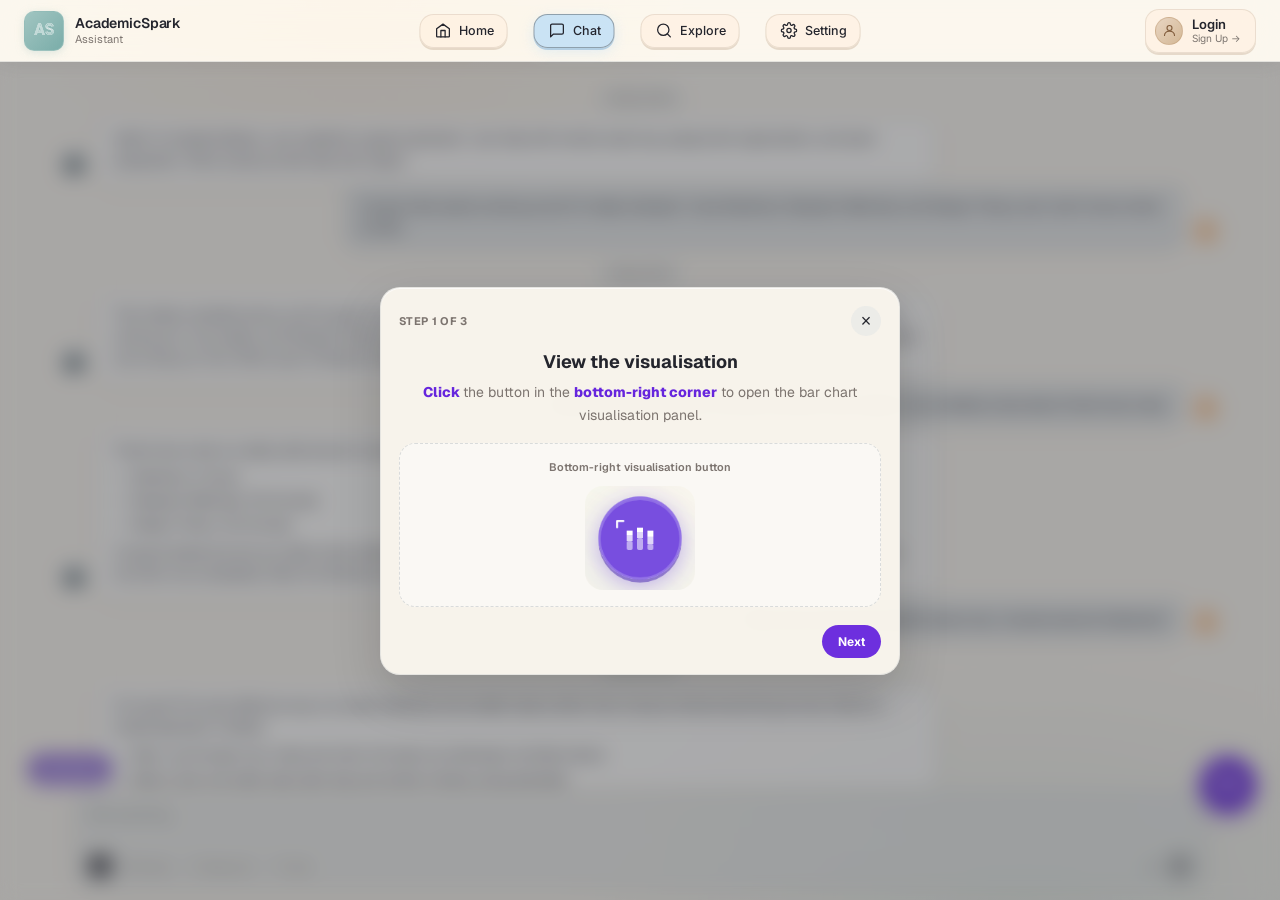
==== commit bd3cf416: "Add files via upload" ====
--- a/pages/bar.html
+++ b/pages/bar.html
@@ -25,17 +25,6 @@
     <div><div class="l-main">Login</div><div class="l-sub">Sign Up →</div></div>
   </a>
 </nav>
-<div class="toggle-shell">
-  <div class="toggle-strip">
-    <div class="t-track" id="tt">
-      <div class="t-pill" id="tp"></div>
-      <a class="t-btn" href="./baseline.html">Baseline</a>
-      <a class="t-btn on" href="./bar.html">Bar</a>
-      <a class="t-btn" href="./radar.html">Radar</a>
-      <a class="t-btn" href="./codesign.html">Co-design</a>
-    </div>
-  </div>
-</div>
 
 <div class="page">
   <div class="panel" id="barPanel">
@@ -358,18 +347,67 @@
     </div>
 
 <div class="inp-wrap">
-  <div class="inp-card">
-    <textarea class="inp-ta" id="barInputTa" rows="2" placeholder="Ask anything…"></textarea>
+  <div class="inp-card is-disabled">
+    <textarea
+      class="inp-ta"
+      id="baselineInputTa"
+      rows="2"
+      placeholder="Ask anything…"
+      disabled
+      readonly
+      tabindex="-1"
+    ></textarea>
+
     <div class="inp-row">
       <div class="inp-l">
-        <button class="plus-b"><svg width="11" height="11" viewBox="0 0 24 24" fill="none" stroke="white" stroke-width="3"><line x1="12" y1="5" x2="12" y2="19"/><line x1="5" y1="12" x2="19" y2="12"/></svg></button>
-        <button class="p-btn"><svg width="11" height="11" viewBox="0 0 24 24" fill="none" stroke="currentColor" stroke-width="2"><circle cx="12" cy="12" r="10"/><line x1="2" y1="12" x2="22" y2="12"/><path d="M12 2a15.3 15.3 0 014 10 15.3 15.3 0 01-4 10 15.3 15.3 0 01-4-10 15.3 15.3 0 014-10z"/></svg>Online</button>
-        <button class="p-btn"><svg width="11" height="11" viewBox="0 0 24 24" fill="none" stroke="currentColor" stroke-width="2"><circle cx="11" cy="11" r="8"/><line x1="21" y1="21" x2="16.65" y2="16.65"/></svg>Research</button>
-        <button class="p-btn"><svg width="11" height="11" viewBox="0 0 24 24" fill="none" stroke="currentColor" stroke-width="2"><path d="M4 6h16M4 12h16M4 18h7"/></svg>Tools</button>
+        <button class="plus-b" type="button" disabled tabindex="-1" aria-disabled="true">
+          <svg width="11" height="11" viewBox="0 0 24 24" fill="none" stroke="white" stroke-width="3">
+            <line x1="12" y1="5" x2="12" y2="19"/>
+            <line x1="5" y1="12" x2="19" y2="12"/>
+          </svg>
+        </button>
+
+        <button class="p-btn" type="button" disabled tabindex="-1" aria-disabled="true">
+          <svg width="11" height="11" viewBox="0 0 24 24" fill="none" stroke="currentColor" stroke-width="2">
+            <circle cx="12" cy="12" r="10"/>
+            <line x1="2" y1="12" x2="22" y2="12"/>
+            <path d="M12 2a15.3 15.3 0 014 10 15.3 15.3 0 01-4 10 15.3 15.3 0 01-4-10 15.3 15.3 0 014-10z"/>
+          </svg>
+          Online
+        </button>
+
+        <button class="p-btn" type="button" disabled tabindex="-1" aria-disabled="true">
+          <svg width="11" height="11" viewBox="0 0 24 24" fill="none" stroke="currentColor" stroke-width="2">
+            <circle cx="11" cy="11" r="8"/>
+            <line x1="21" y1="21" x2="16.65" y2="16.65"/>
+          </svg>
+          Research
+        </button>
+
+        <button class="p-btn" type="button" disabled tabindex="-1" aria-disabled="true">
+          <svg width="11" height="11" viewBox="0 0 24 24" fill="none" stroke="currentColor" stroke-width="2">
+            <path d="M4 6h16M4 12h16M4 18h7"/>
+          </svg>
+          Tools
+        </button>
       </div>
+
       <div class="inp-r">
-        <button class="mic-b"><svg width="13" height="13" viewBox="0 0 24 24" fill="none" stroke="currentColor" stroke-width="2"><path d="M12 1a3 3 0 00-3 3v8a3 3 0 006 0V4a3 3 0 00-3-3z"/><path d="M19 10v2a7 7 0 01-14 0v-2"/><line x1="12" y1="19" x2="12" y2="23"/><line x1="8" y1="23" x2="16" y2="23"/></svg></button>
-        <button class="send-b off" id="barSendBtn"><svg width="12" height="12" viewBox="0 0 24 24" fill="none" stroke="white" stroke-width="2.5"><line x1="12" y1="19" x2="12" y2="5"/><polyline points="5 12 12 5 19 12"/></svg></button>
+        <button class="mic-b" type="button" disabled tabindex="-1" aria-disabled="true">
+          <svg width="13" height="13" viewBox="0 0 24 24" fill="none" stroke="currentColor" stroke-width="2">
+            <path d="M12 1a3 3 0 00-3 3v8a3 3 0 006 0V4a3 3 0 00-3-3z"/>
+            <path d="M19 10v2a7 7 0 01-14 0v-2"/>
+            <line x1="12" y1="19" x2="12" y2="23"/>
+            <line x1="8" y1="23" x2="16" y2="23"/>
+          </svg>
+        </button>
+
+        <button class="send-b off" id="baselineSendBtn" type="button" disabled tabindex="-1" aria-disabled="true">
+          <svg width="12" height="12" viewBox="0 0 24 24" fill="none" stroke="white" stroke-width="2.5">
+            <line x1="12" y1="19" x2="12" y2="5"/>
+            <polyline points="5 12 12 5 19 12"/>
+          </svg>
+        </button>
       </div>
     </div>
   </div>
--- a/styles.css
+++ b/styles.css
@@ -510,90 +510,7 @@
   font-weight: 800;
   color: rgba(90, 20, 220, 0.92);
 }
-/* ========================================
-   Toggle Navigation
-======================================== */
-
-.toggle-shell {
-  position: relative;
-  flex-shrink: 0;
-  z-index: 10;
-  height: 0;
-  overflow: visible;
-}
-
-.toggle-strip {
-  display: flex;
-  justify-content: center;
-  padding: 4px 0 0;
-  position: relative;
-  z-index: 1;
-  background: transparent;
-}
-
-.t-track {
-  position: relative;
-  display: flex;
-  align-items: center;
-  padding: 3px;
-
-  background: rgba(225, 229, 230, 0.38);
-  border: 1px solid rgba(189, 196, 198, 0.38);
-  border-radius: 100px;
-  backdrop-filter: blur(14px) saturate(140%);
-  box-shadow:
-    0 1px 8px rgba(0, 0, 0, 0.06),
-    inset 0 1px 2px rgba(255, 255, 255, 0.5);
-}
-
-.t-pill {
-  position: absolute;
-  top: 3px;
-  height: calc(100% - 6px);
-  z-index: 0;
-  pointer-events: none;
-
-  background: #ffffff;
-  border-radius: 100px;
-  box-shadow:
-    0 1px 6px rgba(0, 0, 0, 0.12),
-    0 2px 0 rgba(0, 0, 0, 0.06);
-
-  transition:
-    left 0.28s cubic-bezier(.38, .12, .22, 1.10),
-    width 0.28s cubic-bezier(.38, .12, .22, 1.10);
-}
-
-.t-btn {
-  position: relative;
-  z-index: 1;
-  padding: 5px 14px;
-
-  border: none;
-  border-radius: 100px;
-  background: transparent;
-
-  cursor: pointer;
-  text-decoration: none;
-  user-select: none;
-  white-space: nowrap;
-
-  font-family: 'Inter', sans-serif;
-  font-size: 12px;
-  font-weight: 500;
-  color: var(--t3);
-
-  transition: color 0.2s, background 0.18s;
-}
-
-.t-btn:hover:not(.on) {
-  color: var(--t2);
-  background: rgba(200, 180, 160, 0.15);
-}
-
-.t-btn.on {
-  color: var(--fg);
-}
+
 
 /* ========================================
    Main Page Area
@@ -780,12 +697,13 @@
 ======================================== */
 
 .typing-row {
-  display: flex;
+  /* display: flex; */
   gap: 8px;
   align-items: flex-end;
   opacity: 0;
   pointer-events: none;
   transition: opacity 0.2s;
+  display: none;
 }
 
 .typing-row.on {
@@ -881,7 +799,29 @@
   align-items: center;
   gap: 6px;
 }
-
+.inp-card.is-disabled .inp-ta {
+  cursor: default;
+}
+
+.inp-card.is-disabled .inp-ta::placeholder {
+  color: var(--ph);
+}
+
+.inp-card.is-disabled button,
+.inp-card.is-disabled textarea {
+  pointer-events: none;
+}
+
+.inp-card.is-disabled .plus-b,
+.inp-card.is-disabled .p-btn,
+.inp-card.is-disabled .mic-b,
+.inp-card.is-disabled .send-b {
+  opacity: 0.72;
+}
+
+.inp-card.is-disabled .send-b.off {
+  opacity: 0.28;
+}
 .plus-b {
   width: 24px;
   height: 24px;
